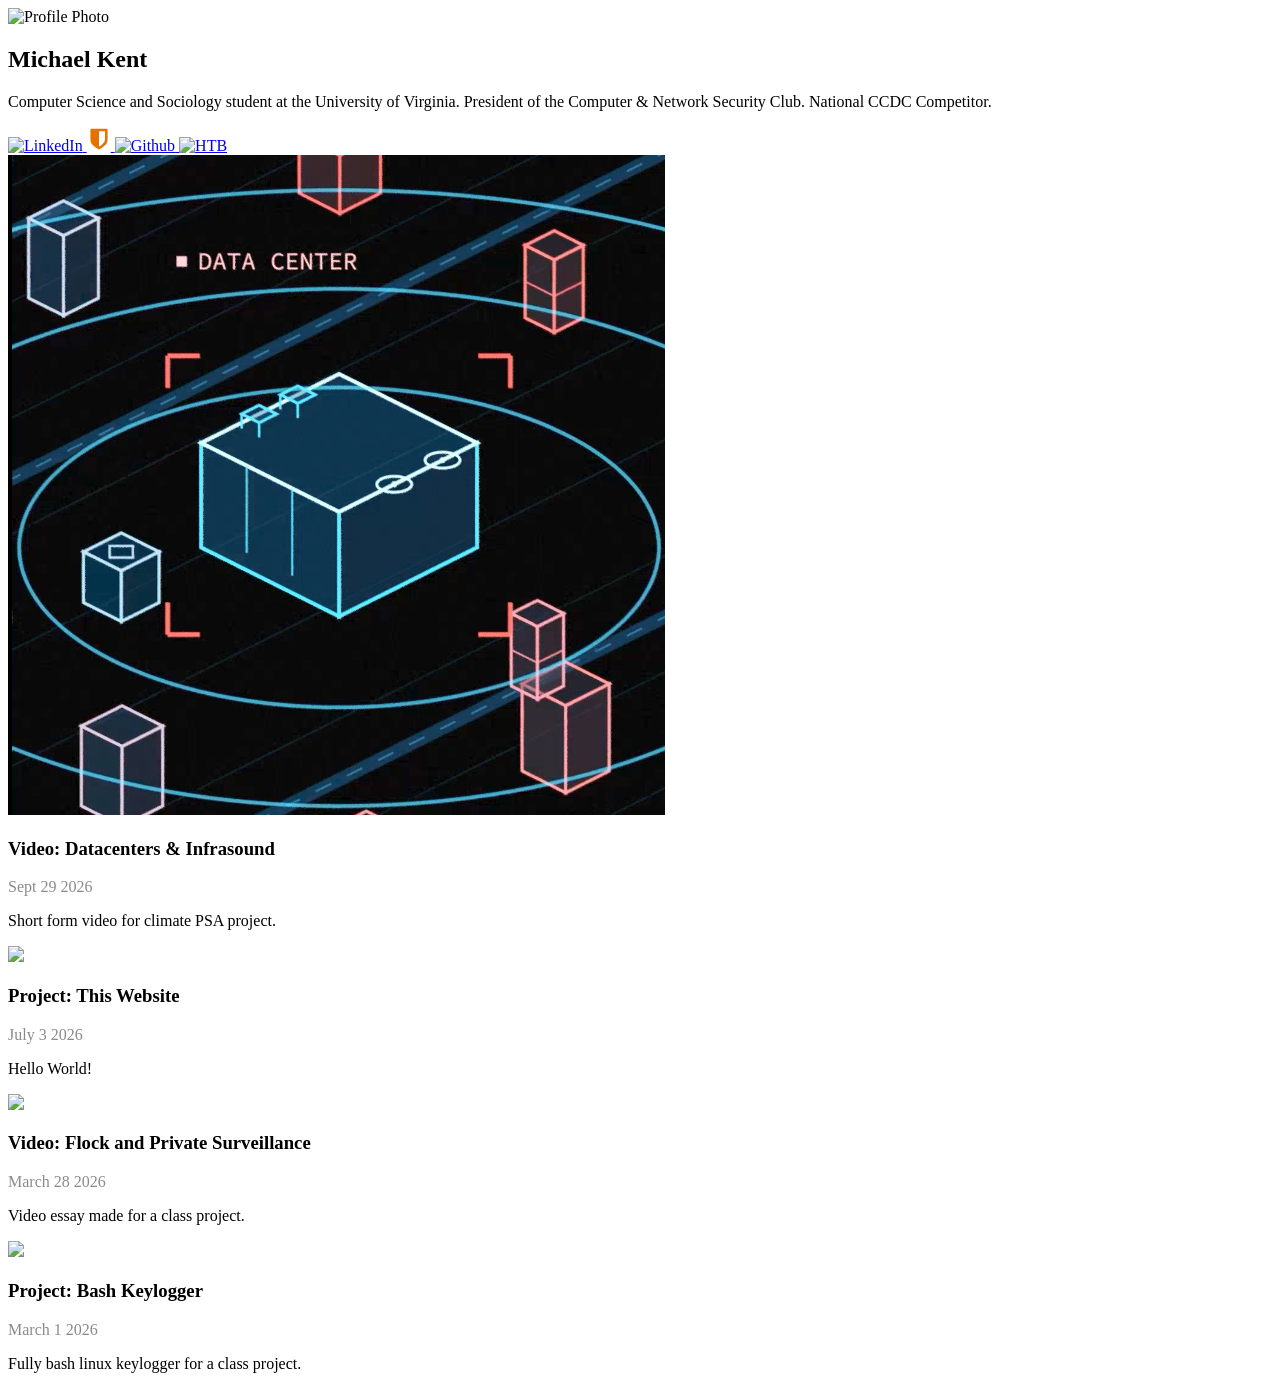
==== index.html @ 053c6995 "publishing to navigation" ====
<!DOCTYPE html>
<html lang="en">

<head>
    <meta charset="UTF-8">
    <meta name="viewport" content="width=device-width, initial-scale=1.0">
    <title>Home</title>
    <link rel="stylesheet" href="/styles.css">
    <script src="/common.js"></script>

</head>

<body>

    <div class="main-content">
        <aside class="sidebar">
            <div class="profile-card">
                <div class="profile-photo">
                    <img src="/assets/profile.png" alt="Profile Photo">
                </div>

                <h2 class="profile-name">Michael Kent</h2>

                <p class="profile-bio">
                    Computer Science and Sociology student at the University of Virginia.
                    President of the Computer & Network Security Club.
                    National CCDC Competitor.
                </p>

                <div class="social-links">
                    <a href="https://www.linkedin.com/in/michael-k-006147412/" class="social-link" title="LinkedIn">
                        <img src="/assets/third-party/linkedin.png" alt="LinkedIn">
                    </a>
                    <a href="https://uvacns.com" class="social-link" title="Website">
                        <svg width="24" height="24" viewBox="0 0 1792 1792" xmlns="http://www.w3.org/2000/svg">
                            <path fill="#e57200"
                                d="M1344 960v-640h-448v1137q119-63 213-137 235-184 235-360zm192-768v768q0 86-33.5 170.5t-83 150-118 127.5-126.5 103-121 77.5-89.5 49.5-42.5 20q-12 6-26 6t-26-6q-16-7-42.5-20t-89.5-49.5-121-77.5-126.5-103-118-127.5-83-150-33.5-170.5v-768q0-26 19-45t45-19h1152q26 0 45 19t19 45z" />
                        </svg>
                    </a>
                    <a href="https://github.com/git-michaelkent" class="social-link" title="GitHub">
                        <img src="/assets/third-party/Github-Logo-PNG-Photo.png" alt="Github">
                    </a>
                    <a href="https://app.hackthebox.com/users/3571278" class="social-link" title="Hack The Box">
                        <img src="/assets/third-party/HTB.png" alt="HTB">
                    </a>
                </div>
            </div>
        </aside>

        <main class="posts-container">
            <section class="posts-section">
                <div class="posts-grid">

                    <article class="post-card">
                        <a href="/posts/website.html" style="color: #000000; text-decoration:none">
                            <div class="card-image">
                                <img src="/assets/psathumb.png" style="height: 100%;">
                            </div>
                            <div class="card-content">
                                <h3>Video: Datacenters & Infrasound</h3>
                                <p style="color: rgb(138, 138, 138);">Sept 29 2026</p>
                                <p>Short form video for climate PSA project.</p>
                            </div>
                        </a>
                    </article>

                    <article class="post-card">
                        <a href="/posts/website.html" style="color: #000000; text-decoration:none">
                            <div class="card-image">
                                <img src="/assets/websitethumbnail.png" style="height: 100%;">
                            </div>
                            <div class="card-content">
                                <h3>Project: This Website</h3>
                                <p style="color: rgb(138, 138, 138);">July 3 2026</p>
                                <p>Hello World!</p>
                            </div>
                        </a>
                    </article>
                    
                    <article class="post-card">
                        <a href="/posts/flock.html" style="color: #000000; text-decoration:none">
                            <div class="card-image">
                                <img src="/assets/third-party/flock-thumbnail.jpg" style="height: 100%;">
                            </div>
                            <div class="card-content">
                                <h3>Video: Flock and Private Surveillance</h3>
                                <p style="color: rgb(138, 138, 138);">March 28 2026</p>
                                <p>Video essay made for a class project.</p>
                            </div>
                        </a>
                    </article>

                    <article class="post-card">
                        <a href="/posts/keylogger.html" style="color: #000000; text-decoration:none">
                            <div class="card-image">
                                <img src="/assets/output.png" style="height: 100%;">
                            </div>
                            <div class="card-content">
                                <h3>Project: Bash Keylogger</h3>
                                <p style="color: rgb(138, 138, 138);">March 1 2026</p>
                                <p>Fully bash linux keylogger for a class project.</p>
                            </div>
                        </a>
                    </article>


                </div>
            </section>
        </main>
    </div>
</body>

</html>
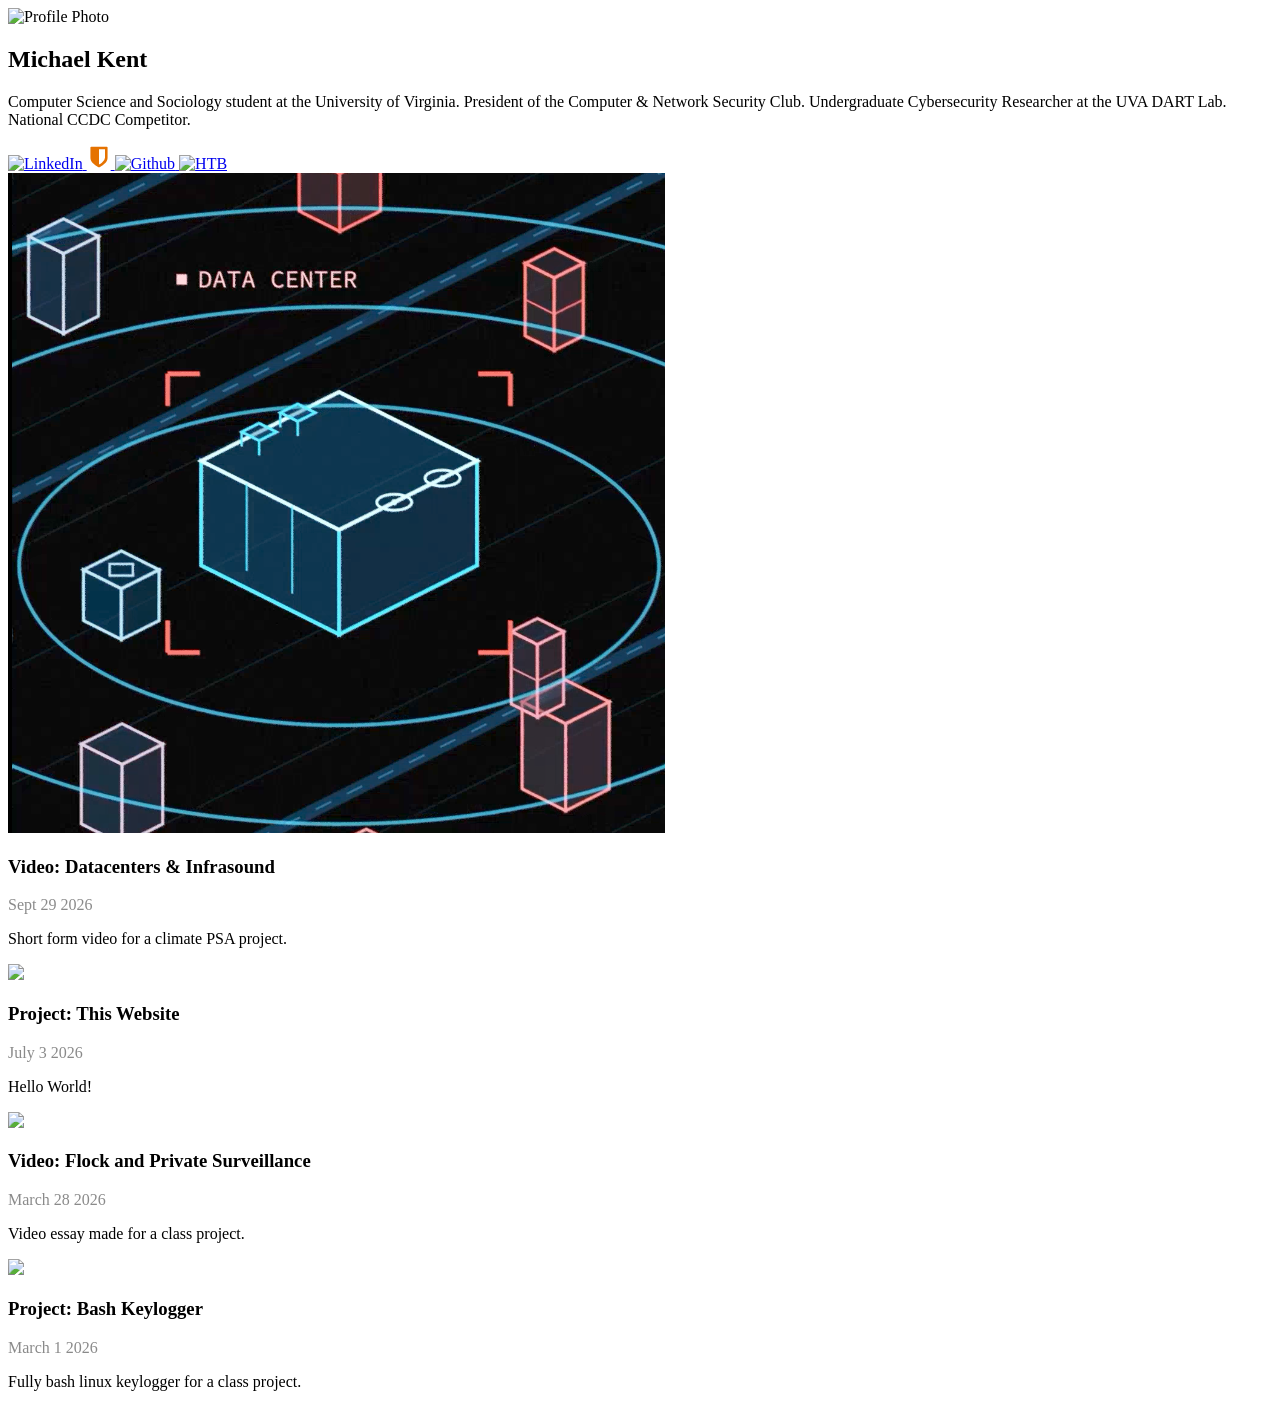
==== commit 74a69f72: "small fixes" ====
--- a/index.html
+++ b/index.html
@@ -24,6 +24,7 @@
                 <p class="profile-bio">
                     Computer Science and Sociology student at the University of Virginia.
                     President of the Computer & Network Security Club.
+                    Undergraduate Cybersecurity Researcher at the UVA DART Lab. 
                     National CCDC Competitor.
                 </p>
 
@@ -52,14 +53,14 @@
                 <div class="posts-grid">
 
                     <article class="post-card">
-                        <a href="/posts/website.html" style="color: #000000; text-decoration:none">
+                        <a href="/posts/climate-psa.html" style="color: #000000; text-decoration:none">
                             <div class="card-image">
                                 <img src="/assets/psathumb.png" style="height: 100%;">
                             </div>
                             <div class="card-content">
                                 <h3>Video: Datacenters & Infrasound</h3>
                                 <p style="color: rgb(138, 138, 138);">Sept 29 2026</p>
-                                <p>Short form video for climate PSA project.</p>
+                                <p>Short form video for a climate PSA project.</p>
                             </div>
                         </a>
                     </article>
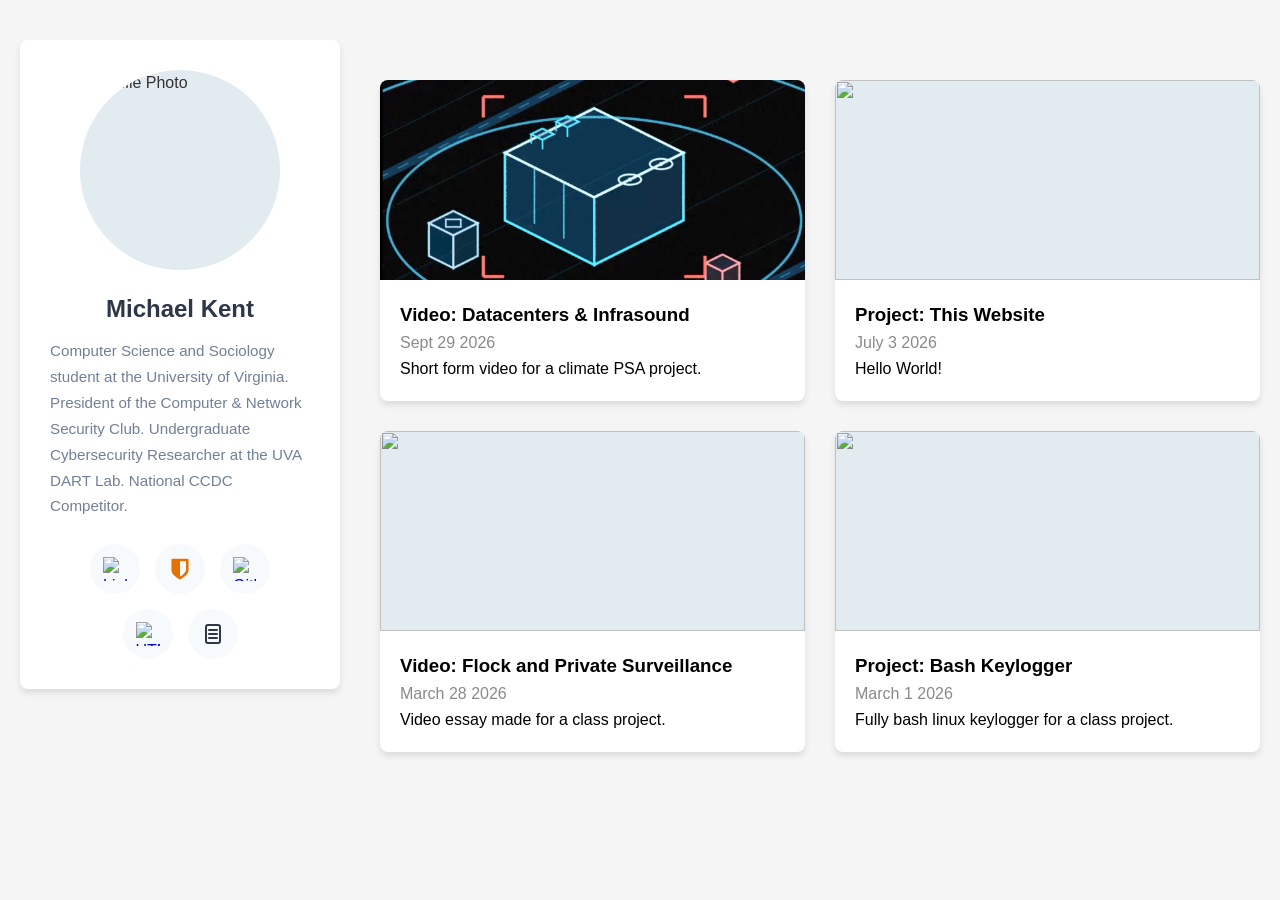
==== commit 80859add: "Added resume button" ====
--- a/index.html
+++ b/index.html
@@ -5,8 +5,8 @@
     <meta charset="UTF-8">
     <meta name="viewport" content="width=device-width, initial-scale=1.0">
     <title>Home</title>
-    <link rel="stylesheet" href="/styles.css">
-    <script src="/common.js"></script>
+    <link rel="stylesheet" href="styles.css">
+    <script src="common.js"></script>
 
 </head>
 
@@ -16,7 +16,7 @@
         <aside class="sidebar">
             <div class="profile-card">
                 <div class="profile-photo">
-                    <img src="/assets/profile.png" alt="Profile Photo">
+                    <img src="assets/profile.png" alt="Profile Photo">
                 </div>
 
                 <h2 class="profile-name">Michael Kent</h2>
@@ -30,7 +30,7 @@
 
                 <div class="social-links">
                     <a href="https://www.linkedin.com/in/michael-k-006147412/" class="social-link" title="LinkedIn">
-                        <img src="/assets/third-party/linkedin.png" alt="LinkedIn">
+                        <img src="assets/third-party/linkedin.png" alt="LinkedIn">
                     </a>
                     <a href="https://uvacns.com" class="social-link" title="Website">
                         <svg width="24" height="24" viewBox="0 0 1792 1792" xmlns="http://www.w3.org/2000/svg">
@@ -39,11 +39,21 @@
                         </svg>
                     </a>
                     <a href="https://github.com/git-michaelkent" class="social-link" title="GitHub">
-                        <img src="/assets/third-party/Github-Logo-PNG-Photo.png" alt="Github">
+                        <img src="assets/third-party/Github-Logo-PNG-Photo.png" alt="Github">
                     </a>
-                    <a href="https://app.hackthebox.com/users/3571278" class="social-link" title="Hack The Box">
-                        <img src="/assets/third-party/HTB.png" alt="HTB">
-                    </a>
+                    <div class="social-row">
+                        <a href="https://app.hackthebox.com/users/3571278" class="social-link" title="Hack The Box">
+                            <img src="assets/third-party/HTB.png" alt="HTB">
+                        </a>
+                        <a href="assets/MichaelKent-Resume.pdf" class="social-link" title="Resume" target="_blank" rel="noopener">
+                            <svg width="24" height="24" viewBox="0 0 24 24" xmlns="http://www.w3.org/2000/svg">
+                                <rect x="5" y="3" width="14" height="18" rx="2" fill="none" stroke="#2d3748"
+                                    stroke-width="2" />
+                                <path fill="none" stroke="#2d3748" stroke-width="2" stroke-linecap="round"
+                                    d="M8 8h8M8 12h8M8 16h8" />
+                            </svg>
+                        </a>
+                    </div>
                 </div>
             </div>
         </aside>
@@ -53,9 +63,9 @@
                 <div class="posts-grid">
 
                     <article class="post-card">
-                        <a href="/posts/climate-psa.html" style="color: #000000; text-decoration:none">
+                        <a href="posts/climate-psa.html" style="color: #000000; text-decoration:none">
                             <div class="card-image">
-                                <img src="/assets/psathumb.png" style="height: 100%;">
+                                <img src="assets/psathumb.png" style="height: 100%;">
                             </div>
                             <div class="card-content">
                                 <h3>Video: Datacenters & Infrasound</h3>
@@ -66,9 +76,9 @@
                     </article>
 
                     <article class="post-card">
-                        <a href="/posts/website.html" style="color: #000000; text-decoration:none">
+                        <a href="posts/website.html" style="color: #000000; text-decoration:none">
                             <div class="card-image">
-                                <img src="/assets/websitethumbnail.png" style="height: 100%;">
+                                <img src="assets/websitethumbnail.png" style="height: 100%;">
                             </div>
                             <div class="card-content">
                                 <h3>Project: This Website</h3>
@@ -79,9 +89,9 @@
                     </article>
                     
                     <article class="post-card">
-                        <a href="/posts/flock.html" style="color: #000000; text-decoration:none">
+                        <a href="posts/flock.html" style="color: #000000; text-decoration:none">
                             <div class="card-image">
-                                <img src="/assets/third-party/flock-thumbnail.jpg" style="height: 100%;">
+                                <img src="assets/third-party/flock-thumbnail.jpg" style="height: 100%;">
                             </div>
                             <div class="card-content">
                                 <h3>Video: Flock and Private Surveillance</h3>
@@ -92,9 +102,9 @@
                     </article>
 
                     <article class="post-card">
-                        <a href="/posts/keylogger.html" style="color: #000000; text-decoration:none">
+                        <a href="posts/keylogger.html" style="color: #000000; text-decoration:none">
                             <div class="card-image">
-                                <img src="/assets/output.png" style="height: 100%;">
+                                <img src="assets/output.png" style="height: 100%;">
                             </div>
                             <div class="card-content">
                                 <h3>Project: Bash Keylogger</h3>
--- a/styles.css
+++ b/styles.css
@@ -0,0 +1,326 @@
+* {
+    margin: 0;
+    padding: 0;
+    box-sizing: border-box;
+}
+
+body {
+    font-family: sans-serif;
+    line-height: 1.6;
+    color: #333;
+    background-color: #f5f5f5;
+}
+
+header {
+    background: #74a9e5;
+    color: white;
+    padding: 20px 20px;
+    text-align: center;
+}
+
+header h1 {
+    font-size: 3rem;
+    margin-bottom: 10px;
+}
+
+header p {
+    font-size: 1.2rem;
+    opacity: 0.9;
+}
+
+.main-content {
+    display: flex;
+    max-width: 1400px;
+    margin: 0 auto;
+    padding: 40px 20px;
+    gap: 40px;
+}
+
+.sidebar {
+    width: 320px;
+    flex-shrink: 0;
+}
+
+.profile-card {
+    background: white;
+    border-radius: 8px;
+    padding: 30px;
+    box-shadow: 0 4px 6px rgba(0, 0, 0, 0.1);
+    position: sticky;
+    top: 40px;
+}
+
+.profile-photo {
+    width: 200px;
+    height: 200px;
+    background: #e2ebf0;
+    border-radius: 50%;
+    display: flex;
+    align-items: center;
+    justify-content: center;
+    margin-bottom: 20px;
+    overflow: hidden;
+    margin-left: auto;
+    margin-right: auto;
+}
+
+.profile-photo img {
+    width: 100%;
+    height: 100%;
+    object-fit: cover;
+}
+
+.profile-name {
+    font-size: 1.5rem;
+    color: #2d3748;
+    margin-bottom: 10px;
+    text-align: center;
+}
+
+.profile-bio {
+    color: #718096;
+    font-size: 0.95rem;
+    margin-bottom: 25px;
+    line-height: 1.7;
+}
+
+.social-links {
+    display: flex;
+    gap: 15px;
+    justify-content: center;
+    flex-wrap: wrap;
+}
+
+.social-row {
+    display: flex;
+    gap: 15px;
+    justify-content: center;
+    width: 100%;
+}
+
+.social-link {
+    display: inline-flex;
+    align-items: center;
+    justify-content: center;
+    width: 50px;
+    height: 50px;
+    border-radius: 50%;
+    background: #f7fafc;
+    transition: all 0.3s ease;
+}
+
+.social-link:hover {
+    transform: translateY(-3px);
+    box-shadow: 0 4px 12px rgba(0, 0, 0, 0.15);
+}
+
+.social-link img,
+.social-link svg {
+    width: 24px;
+    height: 24px;
+}
+
+.social-link img.logo {
+    width: 24px;
+    height: 24px;
+    margin: 0;
+}
+
+.posts-container {
+    flex-grow: 1;
+}
+
+.posts-section {
+    margin-top: 0;
+}
+
+.posts-grid {
+    display: grid;
+    grid-template-columns: repeat(auto-fill, minmax(300px, 1fr));
+    gap: 30px;
+    margin-top: 40px;
+}
+
+.post-card {
+    background: white;
+    border-radius: 8px;
+    overflow: hidden;
+    box-shadow: 0 4px 6px rgba(0, 0, 0, 0.1);
+    transition: transform 0.3s;
+}
+
+.post-card:hover {
+    transform: translateY(-5px);
+}
+
+.card-image {
+    height: 200px;
+    background: #e2ebf0;
+    overflow: hidden;
+}
+
+.card-image img {
+    width: 100%;
+    height: 100%;
+    object-fit: cover;
+}
+
+.card-content {
+    padding: 20px;
+}
+
+footer {
+    background: #2d3748;
+    color: white;
+    text-align: center;
+    padding: 40px 20px;
+    margin-top: 60px;
+}
+
+.footer {
+    display: flex;
+    align-items: center;
+    justify-content: center;
+    gap: 15px;
+    flex-wrap: wrap;
+}
+
+.footer a {
+    color: #667eea;
+}
+
+.footer img {
+    width: 18px;
+    height: 18px;
+    vertical-align: middle;
+}
+
+@media (max-width: 1024px) {
+    .main-content {
+        flex-direction: column;
+    }
+
+    .sidebar {
+        width: 100%;
+    }
+
+    .profile-card {
+        position: static;
+    }
+}
+
+.post-wrapper {
+    max-width: 800px;
+    margin: 50px auto;
+    padding: 0 25px;
+}
+
+.back-home {
+    display: inline-flex;
+    align-items: center;
+    gap: 8px;
+    margin-bottom: 30px;
+    color: #667eea;
+    text-decoration: none;
+    font-weight: 500;
+    transition: all 0.3s ease;
+}
+
+.back-home:hover {
+    transform: translateX(-5px);
+    color: #5a6fd6;
+}
+
+.post-header {
+    margin-bottom: 40px;
+    padding-bottom: 30px;
+    border-bottom: 2px solid #e2ebf0;
+}
+
+.post-title {
+    font-size: 2.5rem;
+    color: #2d3748;
+    margin-bottom: 15px;
+    line-height: 1.3;
+}
+
+.post-meta {
+    color: #718096;
+    font-size: 0.95rem;
+}
+
+.post-meta span {
+    margin-right: 20px;
+}
+
+.post-content {
+    font-size: 1rem;
+    line-height: 1.2;
+    color: #333;
+}
+
+.post-content p {
+    margin-bottom: 1.8em;
+}
+
+.post-content h2 {
+    font-size: 1.8rem;
+    color: #2d3748;
+    margin-top: 3em;
+    margin-bottom: 1em;
+}
+
+.post-content h3 {
+    font-size: 1.4rem;
+    color: #333;
+    margin-top: 2em;
+    margin-bottom: 0.8em;
+}
+
+.post-content img {
+    max-width: 100%;
+    height: auto;
+    border-radius: 8px;
+    margin: 2em 0;
+}
+
+.post-content blockquote {
+    border-left: 4px solid #667eea;
+    padding: 20px 25px;
+    margin: 2em 0;
+    background: #f7fafc;
+    border-radius: 0 8px 8px 0;
+    font-style: italic;
+}
+
+.post-content ul,
+.post-content ol {
+    margin-bottom: 1.8em;
+    padding-left: 25px;
+}
+
+.post-content li {
+    margin-bottom: 0.8em;
+}
+
+.post-navigation {
+    display: flex;
+    justify-content: space-between;
+    margin-top: 60px;
+    padding-top: 30px;
+    border-top: 1px solid #e2ebf0;
+}
+
+.nav-link {
+    display: inline-block;
+    color: #667eea;
+    text-decoration: none;
+    padding: 10px 15px;
+    transition: all 0.3s ease;
+}
+
+.nav-link:hover {
+    background: #667eea;
+    color: white;
+    border-radius: 4px;
+}
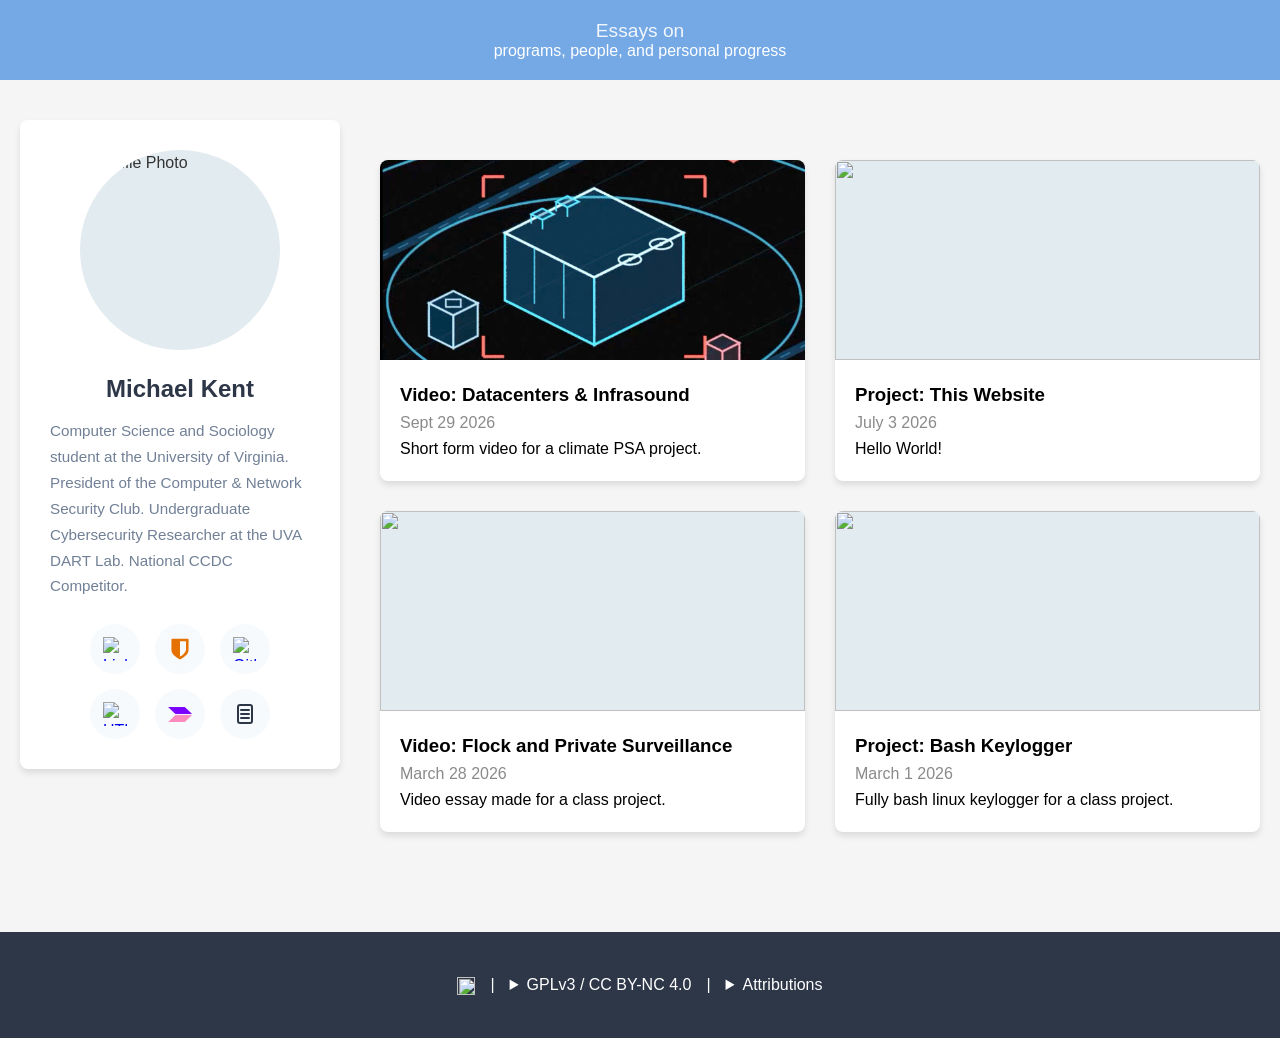
==== commit d7c8444b: "Dart Lab Button" ====
--- a/index.html
+++ b/index.html
@@ -44,6 +44,9 @@
                     <div class="social-row">
                         <a href="https://app.hackthebox.com/users/3571278" class="social-link" title="Hack The Box">
                             <img src="assets/third-party/HTB.png" alt="HTB">
+                        </a>
+                        <a href="https://dartlab.org/" class="social-link" title="DART Lab">
+                            <img src="assets/third-party/dartlab.png" alt="DART Lab">
                         </a>
                         <a href="assets/MichaelKent-Resume.pdf" class="social-link" title="Resume" target="_blank" rel="noopener">
                             <svg width="24" height="24" viewBox="0 0 24 24" xmlns="http://www.w3.org/2000/svg">
--- a/styles.css
+++ b/styles.css
@@ -118,6 +118,7 @@
 .social-link svg {
     width: 24px;
     height: 24px;
+    object-fit: contain;
 }
 
 .social-link img.logo {
